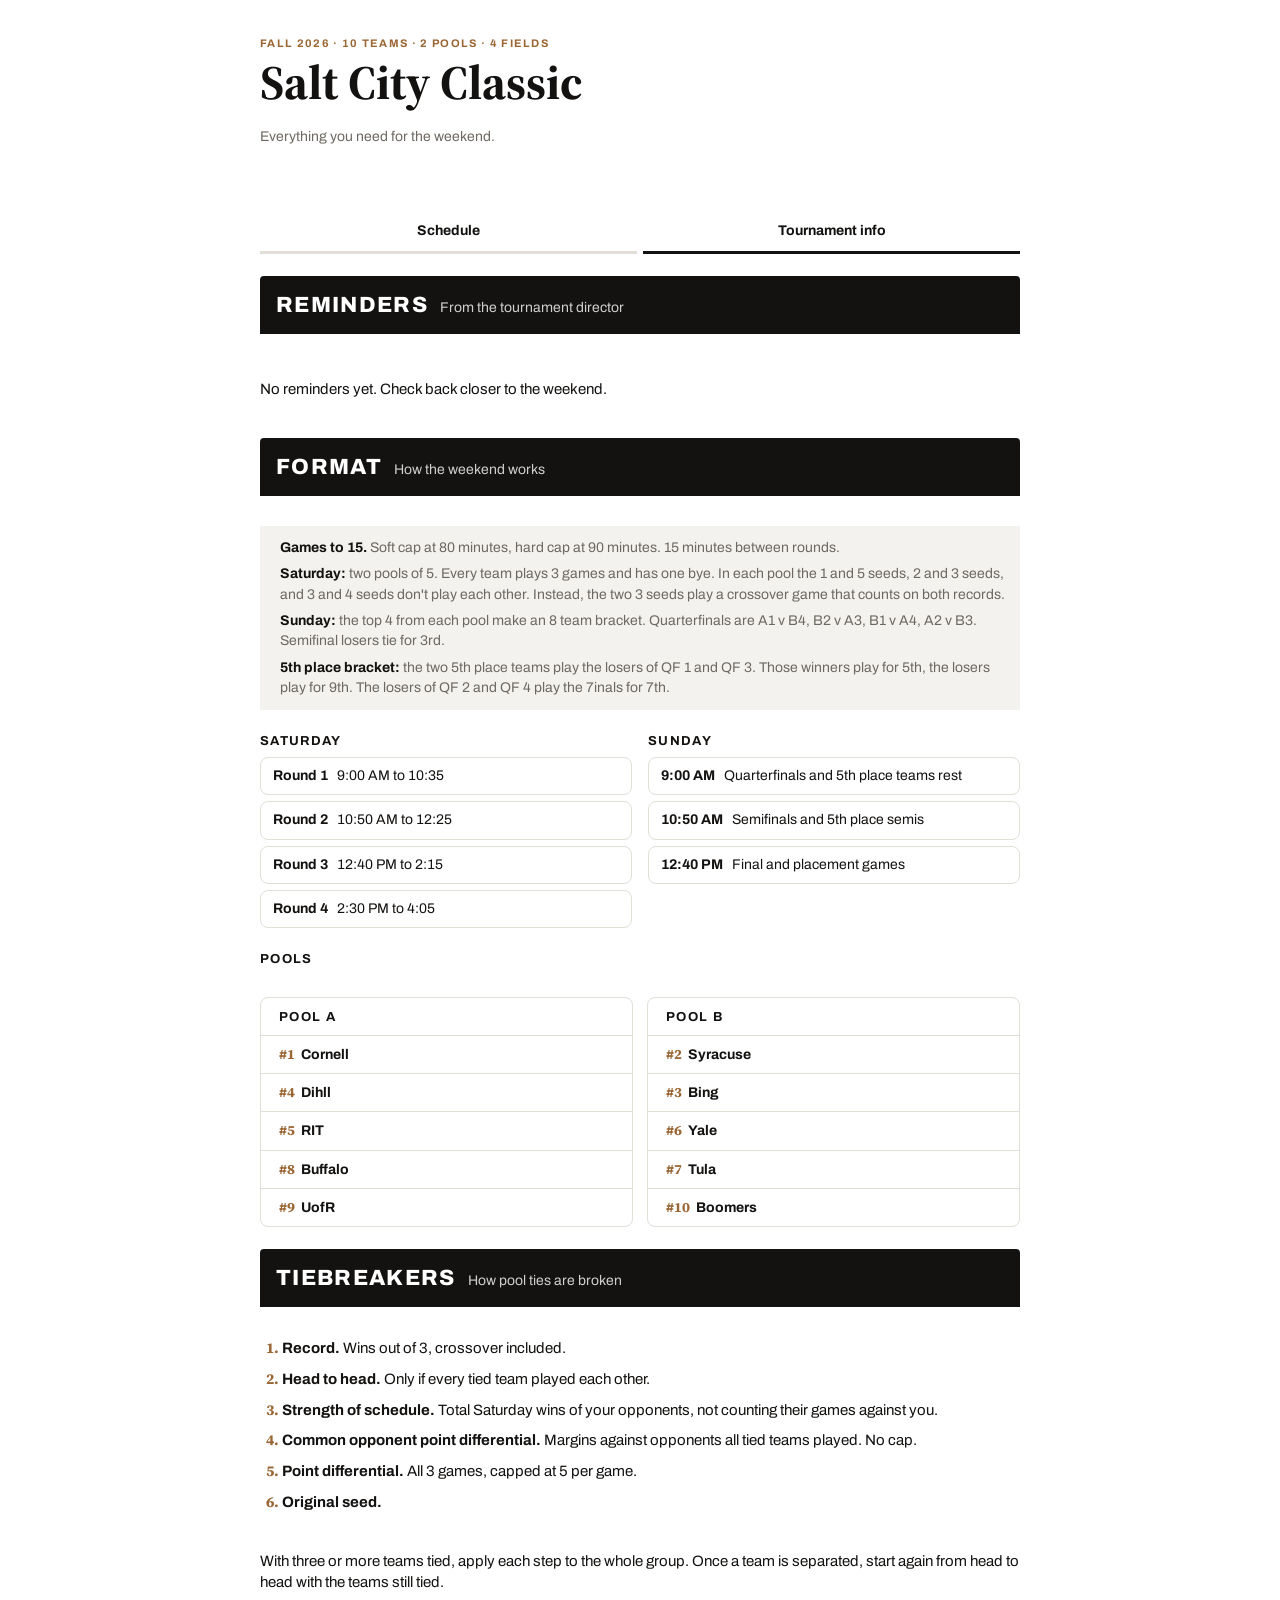
==== info.html @ 8c9e190f "Add files via upload" ====
<!doctype html>
<html lang="en">
<head>
<meta charset="utf-8">
<meta name="viewport" content="width=device-width,initial-scale=1,viewport-fit=cover">
<title>Salt City Classic info</title>
<meta name="description" content="Live schedule, scores and brackets for the Salt City Classic ultimate frisbee tournament.">
<meta name="theme-color" content="#141210">
<link rel="icon" href="assets/logo.png">
<link rel="apple-touch-icon" href="assets/logo.png">
<link rel="stylesheet" href="https://fonts.googleapis.com/css2?family=Archivo:wght@400;500;600;700;800&family=Source+Serif+4:opsz,wght@8..60,600;8..60,700&display=swap">
<link rel="stylesheet" href="styles.css">
<script>
  window.SCC_CONFIG = {
    sheetId: "1n3cThUAE2pYeks8Iw5UcikRUBVOrD9neSwtaJeJtRxQ"
  };
</script>
</head>
<body data-page="info">
<div class="wrap" id="app"></div>
<script src="app.js"></script>
</body>
</html>
---- styles.css ----
/* Layout: one phone-first column. Header with engraved logo, team finder, sticky day tabs, then stacked round cards. */
:root {
  --bg: #ffffff;
  --card: #ffffff;
  --soft: #f4f2ef;
  --fg: #141210;
  --muted: #6d6862;
  --line: #e2ded8;
  --ink: #141210;
  --on-ink: #ffffff;
  --wood: #9a6634;
  --walnut: #5a3720;
  --honey: #b98146;
  --win: #141210;
  --sel: #fbf3e6;
  --mark: .16;
  --display: "Source Serif 4", Georgia, "Times New Roman", serif;
  --body: "Archivo", system-ui, -apple-system, "Segoe UI", sans-serif;
  --grain: url(assets/wood.jpg);
  --logo: url(assets/logo.png);
}
@media (prefers-color-scheme: dark) { :root:not([data-theme="light"]) {
  --bg: #111010; --card: #1a1817; --soft: #221f1d; --fg: #f3efe9; --muted: #a59e95; --line: #312d29;
  --ink: #0a0909; --on-ink: #f3efe9; --wood: #c8915a; --walnut: #8a5a34; --honey: #d6a066; --win: #ffffff; --sel: #2a221a; --mark: .22; color-scheme: dark } }
:root[data-theme="dark"] {
  --bg: #111010; --card: #1a1817; --soft: #221f1d; --fg: #f3efe9; --muted: #a59e95; --line: #312d29;
  --ink: #0a0909; --on-ink: #f3efe9; --wood: #c8915a; --walnut: #8a5a34; --honey: #d6a066; --win: #ffffff; --sel: #2a221a; --mark: .22; color-scheme: dark }

body { background: var(--bg); color: var(--fg); font-family: var(--body); font-size: 15px; line-height: 1.45;
  padding-left: max(16px, env(safe-area-inset-left, 0px)); padding-right: max(16px, env(safe-area-inset-right, 0px)); padding-block: 0 48px; }
.wrap { max-width: 760px; margin: 0 auto; display: grid; gap: 22px; }
h1, h2, h3 { margin: 0; text-wrap: balance; }
button, input, select { font: inherit; color: inherit; }
:focus-visible { outline: 2px solid var(--wood); outline-offset: 2px; }

.grain { height: 8px; background: var(--grain) center/cover; border-radius: 1px; }
header.top { position: relative; padding-top: 28px; display: grid; gap: 6px; overflow: hidden; }
.mark { position: absolute; right: -10px; top: 4px; width: 170px; aspect-ratio: 320/377; max-width: 46%;
  background: var(--grain) center/cover; -webkit-mask: var(--logo) center/contain no-repeat; mask: var(--logo) center/contain no-repeat;
  opacity: var(--mark); filter: brightness(.55) contrast(1.3); pointer-events: none; }
:root[data-theme="dark"] .mark { filter: brightness(1.1); }
@media (prefers-color-scheme: dark) { :root:not([data-theme="light"]) .mark { filter: brightness(1.1); } }
.eyebrow { font-size: 11px; font-weight: 700; letter-spacing: .12em; text-transform: uppercase; color: var(--wood); position: relative; }
h1 { font-family: var(--display); font-size: clamp(34px, 9vw, 48px); line-height: 1.02; font-weight: 700; position: relative; }
.sub { color: var(--muted); font-size: 14px; position: relative; max-width: 30ch; }
header.top .grain { margin-top: 14px; position: relative; }

.finder { display: grid; gap: 10px; }
.finder label { font-size: 11px; font-weight: 700; letter-spacing: .1em; text-transform: uppercase; color: var(--muted); }
.finder select { width: 100%; padding: 12px 14px; border: 1.5px solid var(--ink); border-radius: 10px; background: var(--card); font-weight: 600; font-size: 16px; }
.mine { display: grid; gap: 8px; }
.mine .note { font-size: 13px; color: var(--muted); }
.mg { display: grid; grid-template-columns: 104px 1fr auto; gap: 10px; align-items: center; padding: 10px 12px; border: 1px solid var(--line); border-radius: 10px; background: var(--card); }
.mg.next { border-color: var(--wood); box-shadow: inset 4px 0 0 var(--wood); background: var(--sel); }
.mg .when { font-weight: 700; font-variant-numeric: tabular-nums; font-size: 13px; white-space: nowrap; }
.mg .when small { display: block; color: var(--muted); font-weight: 500; font-size: 11px; letter-spacing: .04em; }
.mg .vs { min-width: 0; }
.mg .vs b { display: block; }
.mg .vs span { color: var(--muted); font-size: 12px; }
.mg .res { font-weight: 800; font-variant-numeric: tabular-nums; text-align: right; }
.mg .res small { display: block; font-size: 11px; color: var(--muted); font-weight: 600; }

nav.tabs { position: sticky; top: env(safe-area-inset-top, 0px); z-index: 5; background: var(--bg); padding-block: 8px; display: flex; gap: 6px; overflow-x: auto; scrollbar-width: none; }
body::before { content: ""; position: fixed; inset: 0 0 auto; height: env(safe-area-inset-top, 0px); z-index: 10; background: var(--bg); }
nav.tabs a { flex: 1 0 auto; text-align: center; text-decoration: none; color: var(--fg); font-weight: 700; font-size: 14px; padding: 9px 14px; border-radius: 999px; border: 1px solid var(--line); background: var(--card); }
nav.tabs a[aria-current="page"] { background: var(--ink); color: var(--on-ink); border-color: var(--ink); }

.band { background: var(--ink); color: var(--on-ink); padding: 14px 16px 12px; border-radius: 4px 4px 0 0; display: flex; flex-wrap: wrap; align-items: baseline; gap: 4px 12px; }
.band h2 { font-size: 22px; letter-spacing: .06em; font-weight: 800; }
.band p { margin: 0; font-size: 14px; opacity: .8; }
.band + .grain { border-radius: 0 0 2px 2px; }
section.view { display: grid; gap: 22px; }

.round { display: grid; gap: 8px; }
.rhead { display: flex; flex-wrap: wrap; align-items: baseline; gap: 2px 10px; }
.rhead h3 { font-family: var(--display); font-size: 20px; }
.rhead .t { font-weight: 700; font-variant-numeric: tabular-nums; }
.rhead .cap { font-size: 12px; color: var(--muted); width: 100%; }
.games { display: grid; grid-template-columns: repeat(auto-fit, minmax(300px, 1fr)); gap: 8px; }
.g { position: relative; background: var(--card); border: 1px solid var(--line); border-radius: 8px; padding: 9px 12px 9px 16px; display: grid; gap: 4px; overflow: hidden; }
.g::before { content: ""; position: absolute; inset: 0 auto 0 0; width: 6px; background: var(--grain) center/auto 100%; }
.g.A::before { filter: brightness(.55) contrast(1.3); }
.g.B::before { filter: brightness(1.12) saturate(1.1); }
.g.X::before { background: var(--ink); }
.g.mine-hl { border-color: var(--wood); background: var(--sel); }
.g .lab { font-size: 11px; font-weight: 700; letter-spacing: .08em; text-transform: uppercase; color: var(--muted); display: flex; justify-content: space-between; gap: 8px; }
.g .lab .p { color: var(--wood); }
.row { display: grid; grid-template-columns: 1fr auto; gap: 8px; align-items: center; }
.row .n { font-weight: 600; min-width: 0; overflow-wrap: anywhere; }
.row .n.ph { color: var(--muted); font-style: italic; font-weight: 500; }
.row .s { font-weight: 800; font-variant-numeric: tabular-nums; min-width: 2ch; text-align: right; color: var(--muted); }
.row.w .n, .row.w .s { color: var(--win); font-weight: 800; }
.row.l .n { color: var(--muted); }
.row input { width: 56px; padding: 6px 8px; border: 1.5px solid var(--wood); border-radius: 6px; background: var(--bg); text-align: right; font-weight: 700; font-variant-numeric: tabular-nums; }
.rest { font-size: 13px; color: var(--muted); }
.rest b { color: var(--fg); font-weight: 600; }

.pools { display: grid; grid-template-columns: repeat(auto-fit, minmax(300px, 1fr)); gap: 14px; }
.table { background: var(--card); border: 1px solid var(--line); border-radius: 8px; overflow: hidden; position: relative; }
.table::before { content: ""; position: absolute; inset: 0 auto 0 0; width: 6px; background: var(--grain) center/auto 100%; }
.table.A::before { filter: brightness(.55) contrast(1.3); }
.table.B::before { filter: brightness(1.12) saturate(1.1); }
.table h3 { font-size: 13px; letter-spacing: .1em; text-transform: uppercase; padding: 10px 12px 8px 18px; display: flex; justify-content: space-between; }
.table h3 span { color: var(--muted); font-weight: 600; letter-spacing: .04em; text-transform: none; }
table { width: 100%; border-collapse: collapse; font-variant-numeric: tabular-nums; }
th, td { padding: 8px 10px; text-align: right; border-top: 1px solid var(--line); font-size: 14px; }
th { font-size: 11px; color: var(--muted); font-weight: 700; letter-spacing: .06em; }
th:first-child, td:first-child { padding-left: 18px; }
td.tm, th.tm { text-align: left; }
td.tm b { font-weight: 700; }
td .sd { color: var(--wood); font-family: var(--display); font-weight: 700; margin-right: 6px; }
tr.adv td { background: color-mix(in srgb, var(--sel) 70%, transparent); }

.ranks { display: grid; grid-template-columns: repeat(auto-fit, minmax(150px, 1fr)); gap: 6px; }
.rk { display: flex; gap: 10px; align-items: center; padding: 8px 10px; border: 1px solid var(--line); border-radius: 8px; background: var(--card); }
.rk .no { font-family: var(--display); font-weight: 700; color: var(--wood); font-size: 18px; width: 24px; text-align: center; }
.rk .pp { margin-left: auto; white-space: nowrap; font-size: 11px; color: var(--muted); font-weight: 700; }
.rk input { width: 100%; min-width: 0; padding: 4px 6px; border: 1.5px solid var(--wood); border-radius: 6px; background: var(--bg); font-weight: 600; }
.notes { display: grid; gap: 6px; font-size: 14px; color: var(--muted); padding: 12px 14px; border-left: 6px solid transparent; border-image: var(--grain) 0 0 0 6 stretch; background: var(--soft); }
.notes b { color: var(--fg); }
h2.sec { font-family: var(--display); font-size: 22px; }

.champ { text-align: center; padding: 16px; border: 2px solid var(--wood); border-radius: 10px; background: var(--sel); }
.champ small { display: block; font-size: 11px; letter-spacing: .14em; font-weight: 800; color: var(--wood); }
.champ b { font-family: var(--display); font-size: 28px; }

.foot { font-size: 12px; color: var(--muted); text-align: center; }
@media (prefers-reduced-motion: no-preference) { nav.tabs a { transition: background .15s, color .15s; } }

.status { font-size: 12px; color: var(--muted); display: flex; align-items: center; gap: 8px; }
.status i { width: 8px; height: 8px; border-radius: 50%; background: #3f8f4f; display: inline-block; }
.status.off i { background: #b5562e; }
.status.wait i { background: var(--muted); }

nav.pages { display: flex; gap: 6px; }
nav.pages a { flex: 1; text-align: center; text-decoration: none; color: var(--fg); font-weight: 700; font-size: 14px; padding: 10px 12px; border-bottom: 3px solid var(--line); }
nav.pages a[aria-current="page"] { border-bottom-color: var(--ink); }
.anchor { scroll-margin-top: 64px; }
.row .n em { font-style: normal; font-family: var(--display); font-weight: 700; color: var(--wood); margin-right: 8px; font-size: 13px; }
tr.zout td { color: var(--muted); }
tr.zin td { background: color-mix(in srgb, var(--sel) 70%, transparent); }
.foot a, .note a { color: var(--wood); font-weight: 700; }

.scroller { overflow-x: auto; margin-inline: -4px; padding: 4px; }
.bracket { --h: 96px; --g: 14px; display: grid; column-gap: 0; row-gap: var(--g); min-width: 640px; }
.bracket.gold { grid-template-columns: minmax(0,1fr) 24px minmax(0,1fr) 24px minmax(0,1fr);
  grid-template-rows: auto repeat(4, var(--h));
  grid-template-areas: "h1 . h2 . h3" "mQF1 c1 mSF1 c3 mFINAL" "mQF2 c1 mSF1 c3 mFINAL" "mQF3 c2 mSF2 c3 mFINAL" "mQF4 c2 mSF2 c3 mFINAL"; }
.bracket.mini { min-width: 440px; grid-template-columns: minmax(0,1fr) 24px minmax(0,1fr);
  grid-template-rows: auto repeat(2, var(--h));
  grid-template-areas: "h1 . h2" "mC1 c1 m5TH" "mC2 c1 m5TH"; }
.bh { font-size: 11px; font-weight: 700; letter-spacing: .1em; text-transform: uppercase; color: var(--muted); padding-bottom: 2px; }
.bh b { color: var(--wood); margin-left: 4px; }
.bm { align-self: center; height: var(--h); min-width: 0; }
.bm .g { height: 100%; box-sizing: border-box; align-content: center; }
.cn { position: relative; }
.cn::before { content: ""; position: absolute; left: 0; right: 50%; top: calc(var(--h) / 2); bottom: calc(var(--h) / 2); border: 2px solid var(--ink); border-left: 0; }
.cn.tall::before { top: calc(var(--h) + var(--g) / 2); bottom: calc(var(--h) + var(--g) / 2); }
.cn::after { content: ""; position: absolute; left: 50%; right: 0; top: 50%; border-top: 2px solid var(--ink); margin-top: -1px; }

.remlink { display: grid; gap: 2px; text-decoration: none; color: var(--fg); padding: 12px 14px; border: 1.5px solid var(--wood); border-radius: 10px; background: var(--sel); }
.remlink span { font-size: 12px; color: var(--wood); font-weight: 700; }
.rems { display: grid; gap: 10px; }
.rem { padding: 12px 14px 12px 18px; border: 1px solid var(--line); border-radius: 8px; background: var(--card); position: relative; overflow: hidden; }
.rem::before { content: ""; position: absolute; inset: 0 auto 0 0; width: 6px; background: var(--grain) center/auto 100%; }
.rem p { margin: 4px 0 0; color: var(--muted); white-space: pre-line; }
.facts { display: grid; gap: 8px; margin: 0; }
.facts div { display: grid; grid-template-columns: minmax(90px, 30%) 1fr; gap: 12px; padding: 10px 0; border-top: 1px solid var(--line); }
.facts dt { font-size: 12px; font-weight: 700; letter-spacing: .06em; text-transform: uppercase; color: var(--muted); }
.facts dd { margin: 0; font-weight: 600; white-space: pre-line; overflow-wrap: anywhere; }
.two { display: grid; grid-template-columns: repeat(auto-fit, minmax(240px, 1fr)); gap: 16px; }
.mini-h { font-size: 13px; letter-spacing: .1em; text-transform: uppercase; margin: 0 0 6px; }
.times { list-style: none; margin: 0; padding: 0; display: grid; gap: 6px; font-variant-numeric: tabular-nums; }
.times li { padding: 8px 12px; border: 1px solid var(--line); border-radius: 8px; background: var(--card); font-size: 14px; }
.times b { margin-right: 6px; }
.tb { margin: 0; padding-left: 22px; display: grid; gap: 8px; }
.tb li::marker { font-family: var(--display); font-weight: 700; color: var(--wood); }
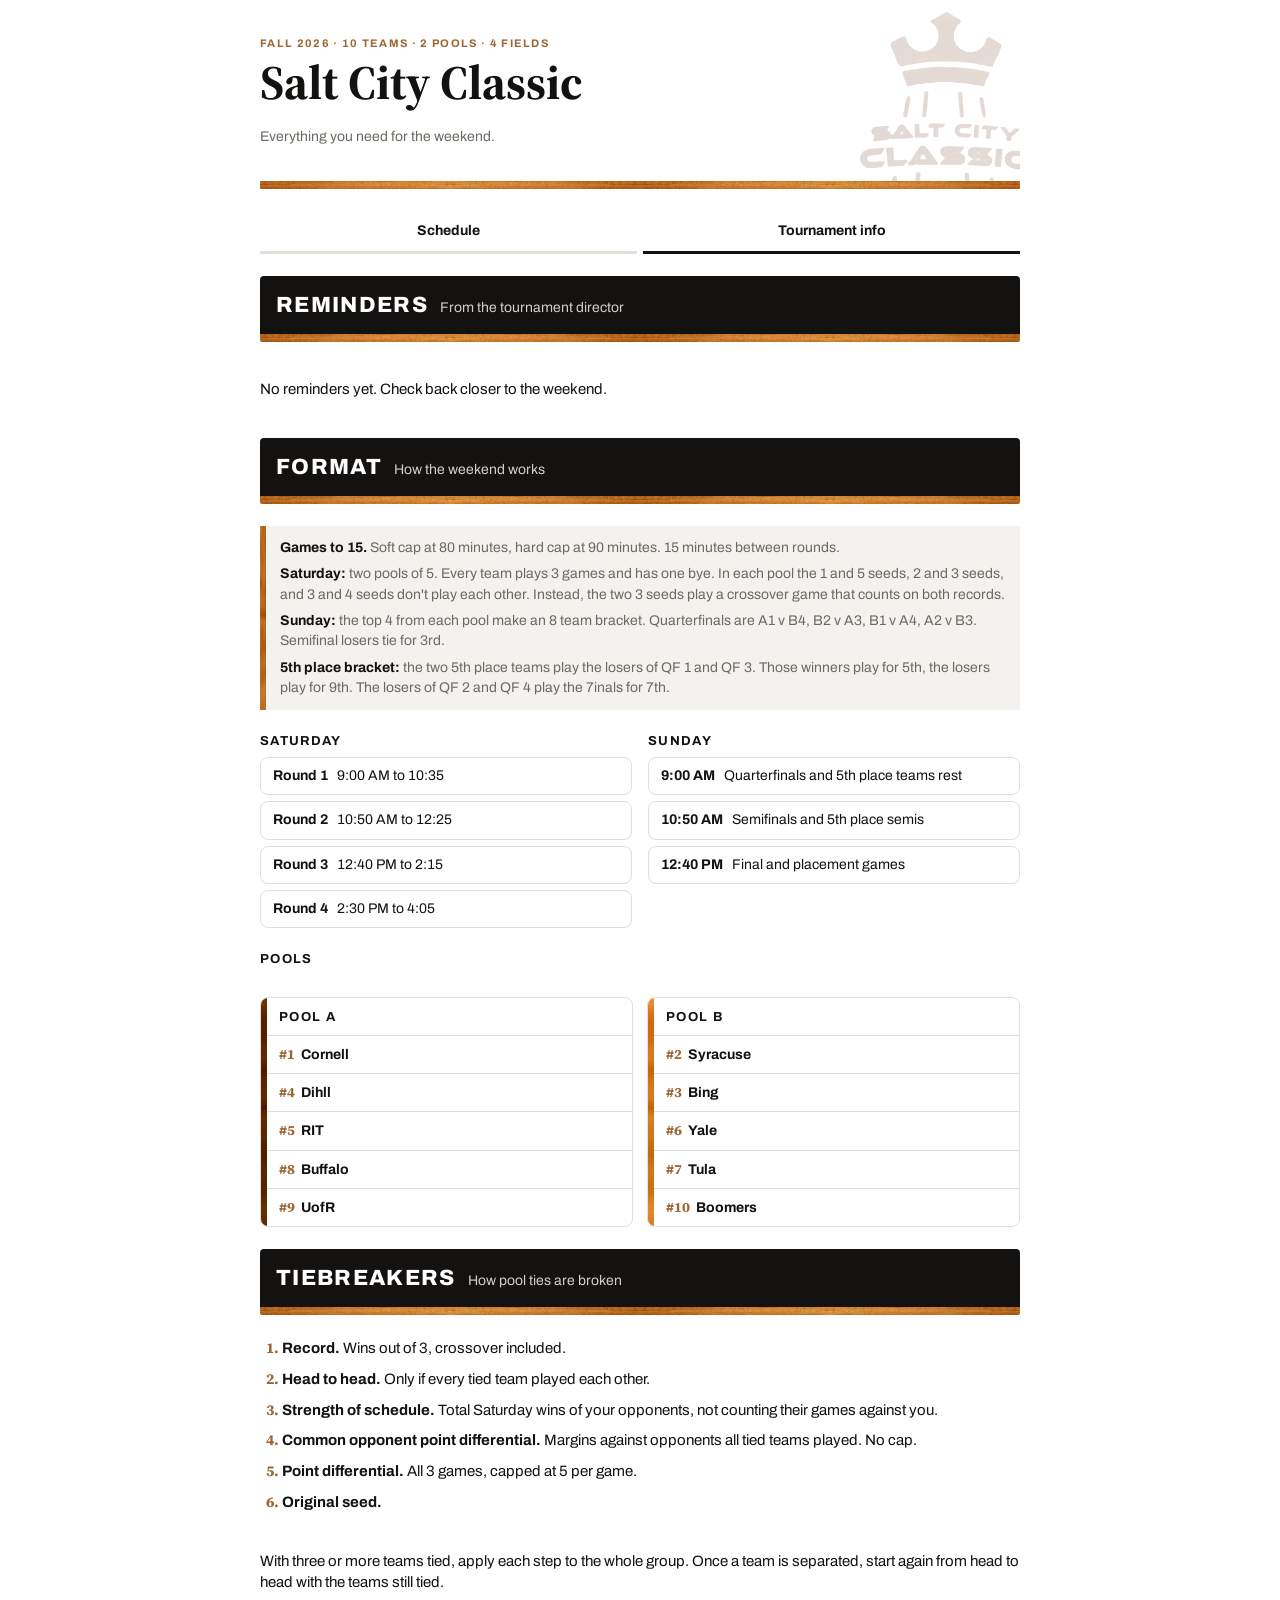
==== commit a0314c79: "Add files via upload" ====
--- a/info.html
+++ b/info.html
@@ -6,8 +6,8 @@
 <title>Salt City Classic info</title>
 <meta name="description" content="Live schedule, scores and brackets for the Salt City Classic ultimate frisbee tournament.">
 <meta name="theme-color" content="#141210">
-<link rel="icon" href="assets/logo.png">
-<link rel="apple-touch-icon" href="assets/logo.png">
+<link rel="icon" href="logo.png">
+<link rel="apple-touch-icon" href="logo.png">
 <link rel="stylesheet" href="https://fonts.googleapis.com/css2?family=Archivo:wght@400;500;600;700;800&family=Source+Serif+4:opsz,wght@8..60,600;8..60,700&display=swap">
 <link rel="stylesheet" href="styles.css">
 <script>
--- a/styles.css
+++ b/styles.css
@@ -16,8 +16,8 @@
   --mark: .16;
   --display: "Source Serif 4", Georgia, "Times New Roman", serif;
   --body: "Archivo", system-ui, -apple-system, "Segoe UI", sans-serif;
-  --grain: url(assets/wood.jpg);
-  --logo: url(assets/logo.png);
+  --grain: url(wood.jpg);
+  --logo: url(logo.png);
 }
 @media (prefers-color-scheme: dark) { :root:not([data-theme="light"]) {
   --bg: #111010; --card: #1a1817; --soft: #221f1d; --fg: #f3efe9; --muted: #a59e95; --line: #312d29;
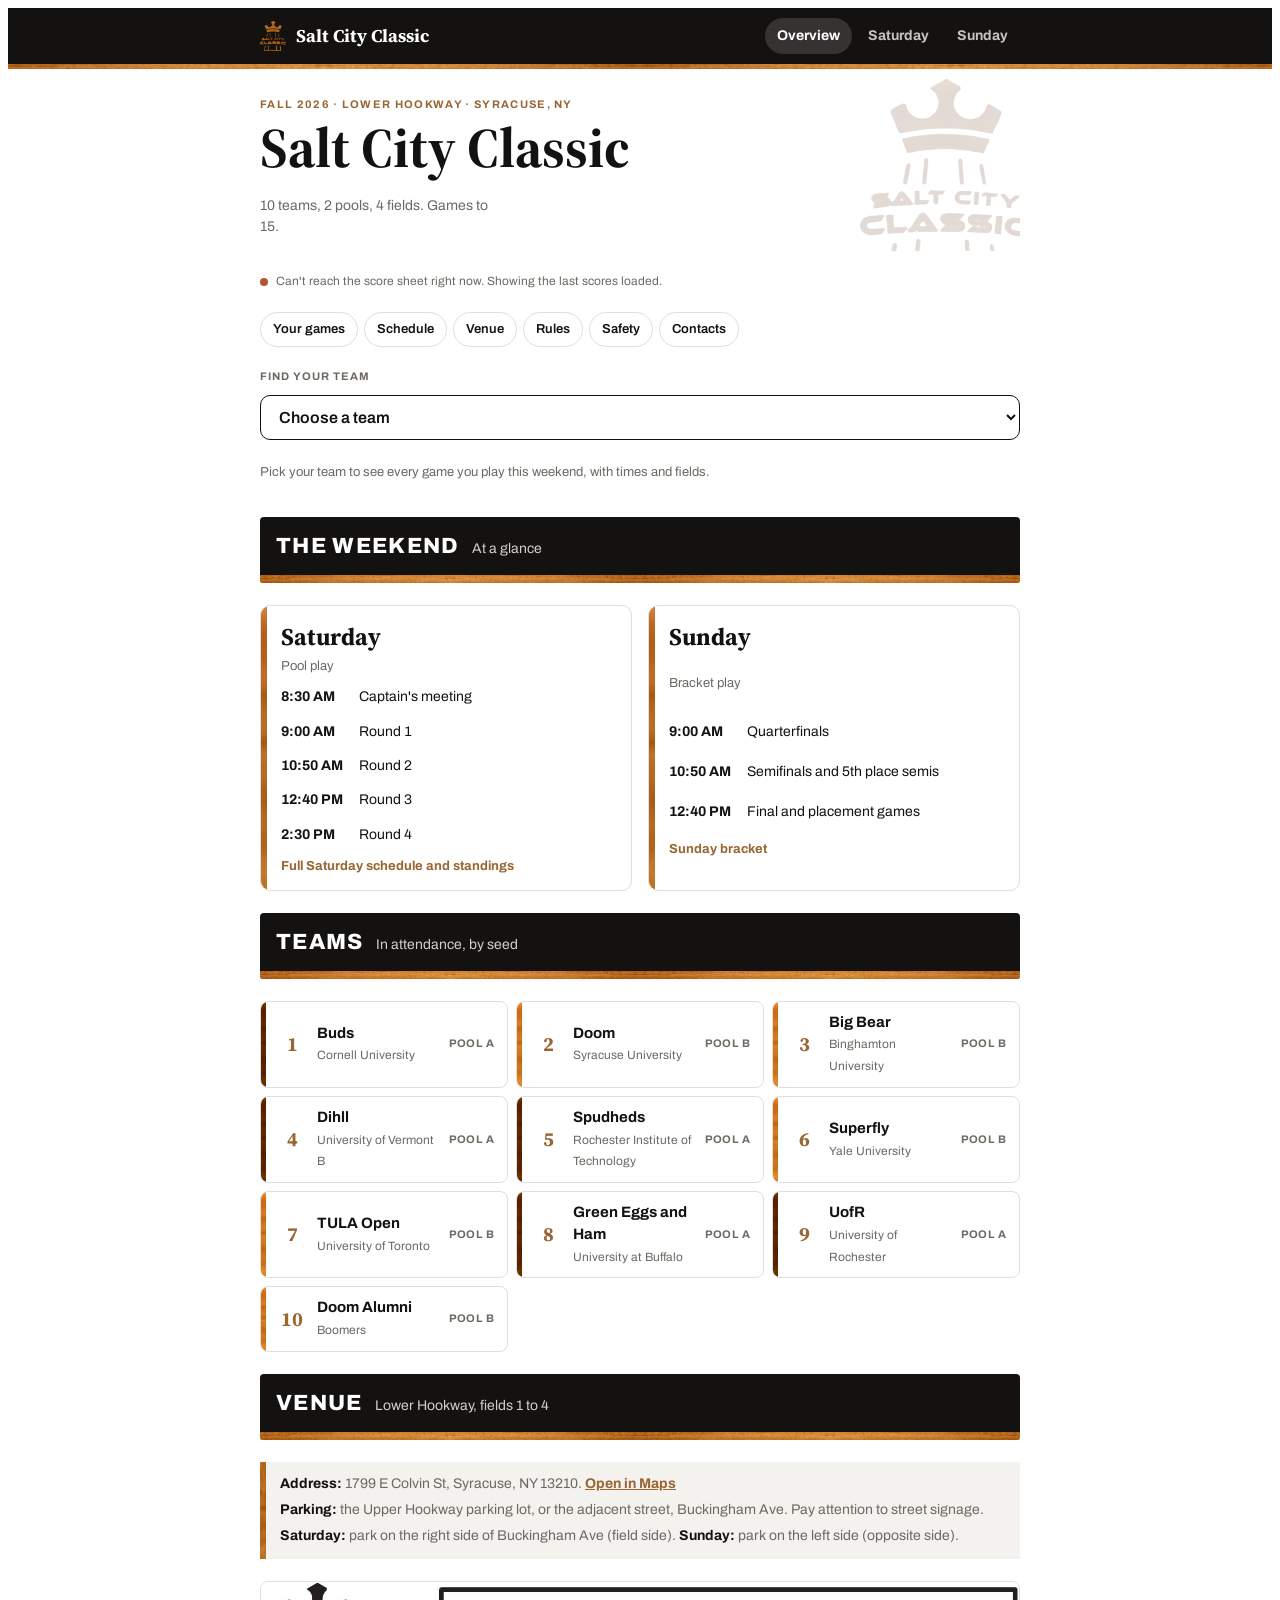
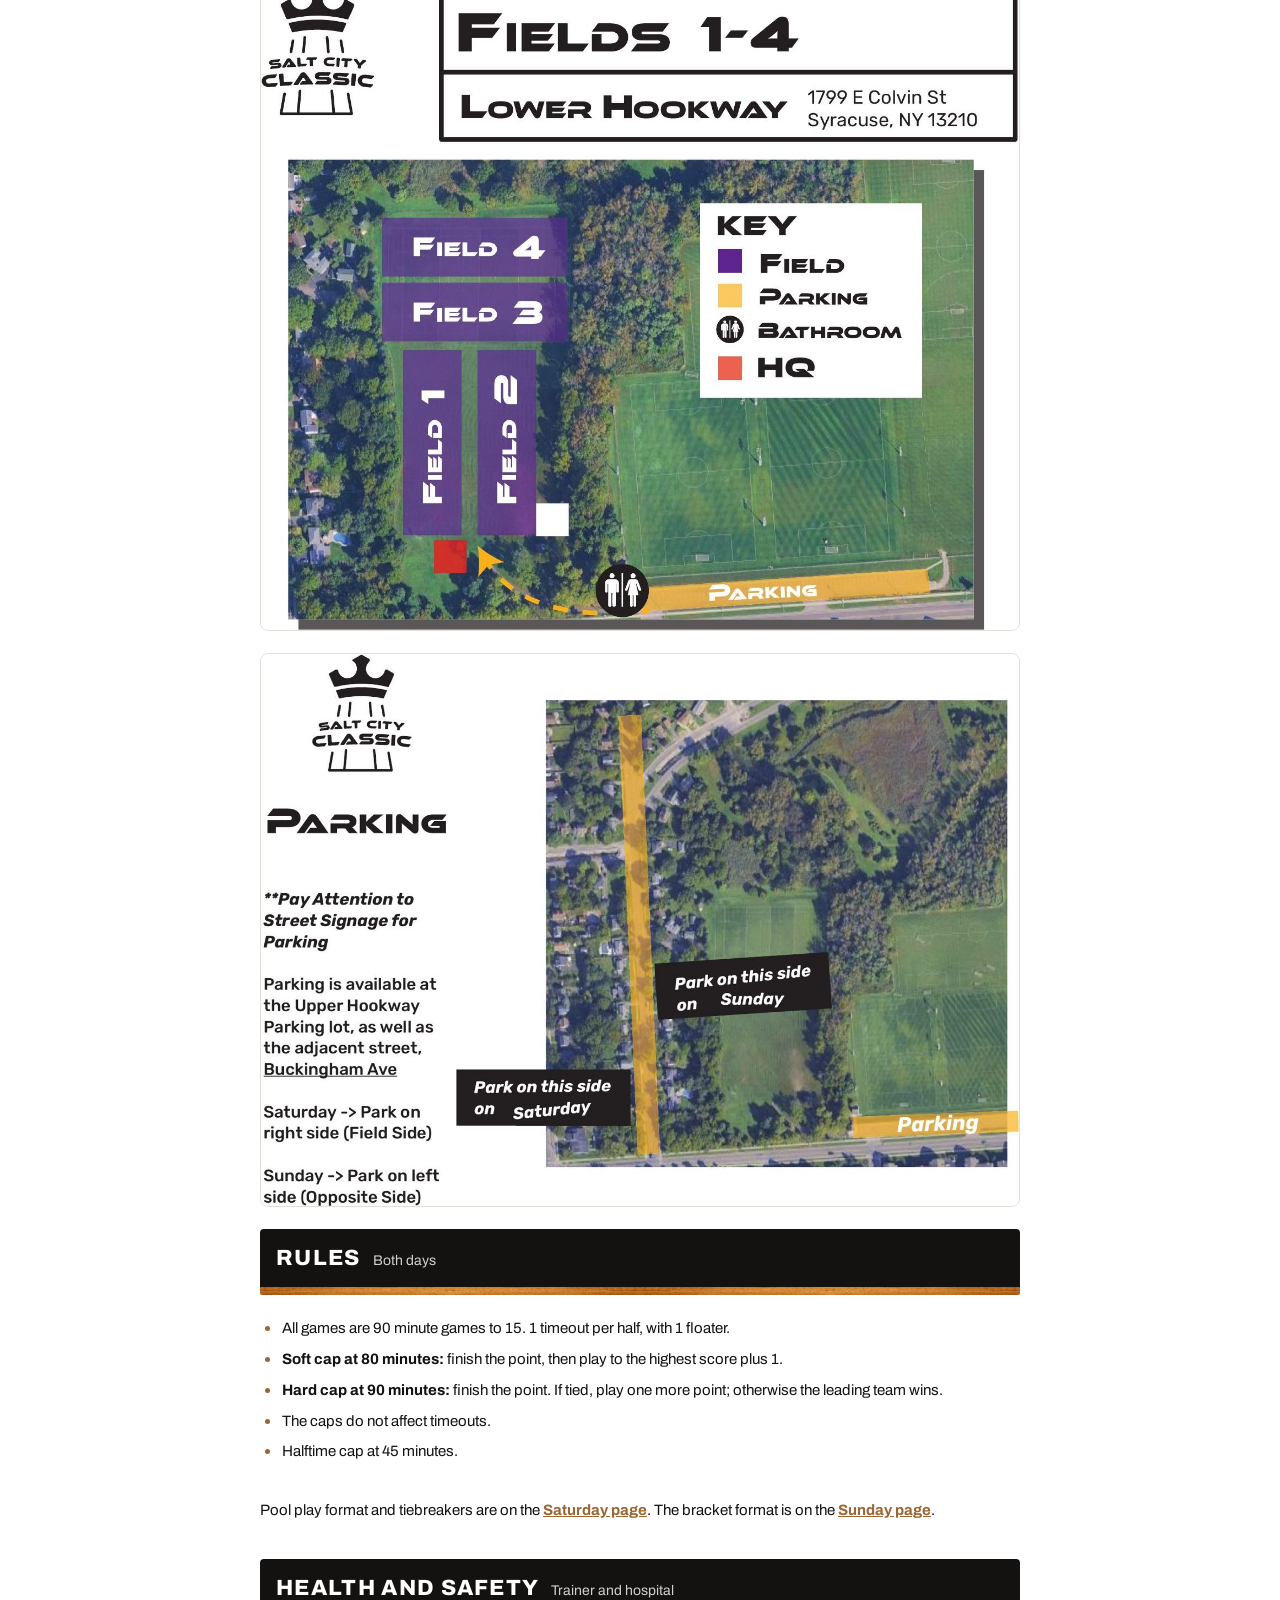
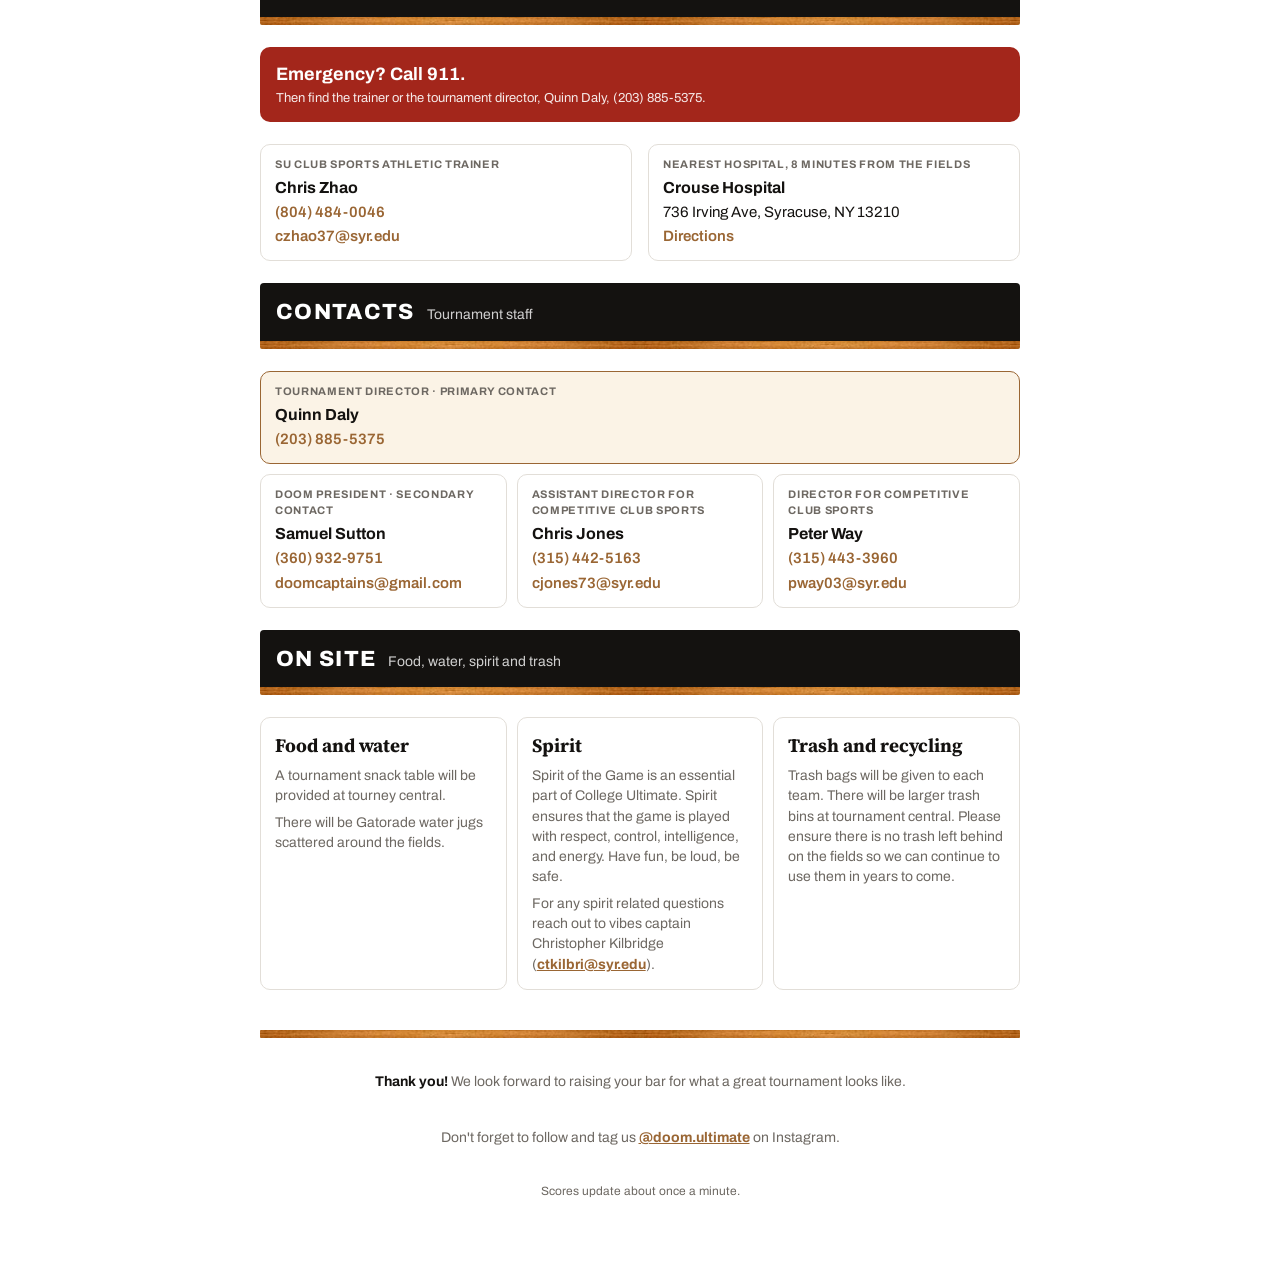
==== commit 9a95e808: "Add files via upload" ====
--- a/info.html
+++ b/info.html
@@ -1,23 +1,2 @@
 <!doctype html>
-<html lang="en">
-<head>
-<meta charset="utf-8">
-<meta name="viewport" content="width=device-width,initial-scale=1,viewport-fit=cover">
-<title>Salt City Classic info</title>
-<meta name="description" content="Live schedule, scores and brackets for the Salt City Classic ultimate frisbee tournament.">
-<meta name="theme-color" content="#141210">
-<link rel="icon" href="logo.png">
-<link rel="apple-touch-icon" href="logo.png">
-<link rel="stylesheet" href="https://fonts.googleapis.com/css2?family=Archivo:wght@400;500;600;700;800&family=Source+Serif+4:opsz,wght@8..60,600;8..60,700&display=swap">
-<link rel="stylesheet" href="styles.css">
-<script>
-  window.SCC_CONFIG = {
-    sheetId: "1n3cThUAE2pYeks8Iw5UcikRUBVOrD9neSwtaJeJtRxQ"
-  };
-</script>
-</head>
-<body data-page="info">
-<div class="wrap" id="app"></div>
-<script src="app.js"></script>
-</body>
-</html>
+<html lang="en"><head><meta charset="utf-8"><meta http-equiv="refresh" content="0; url=index.html"><link rel="canonical" href="index.html"><title>Salt City Classic</title></head><body><a href="index.html">Salt City Classic</a></body></html>
